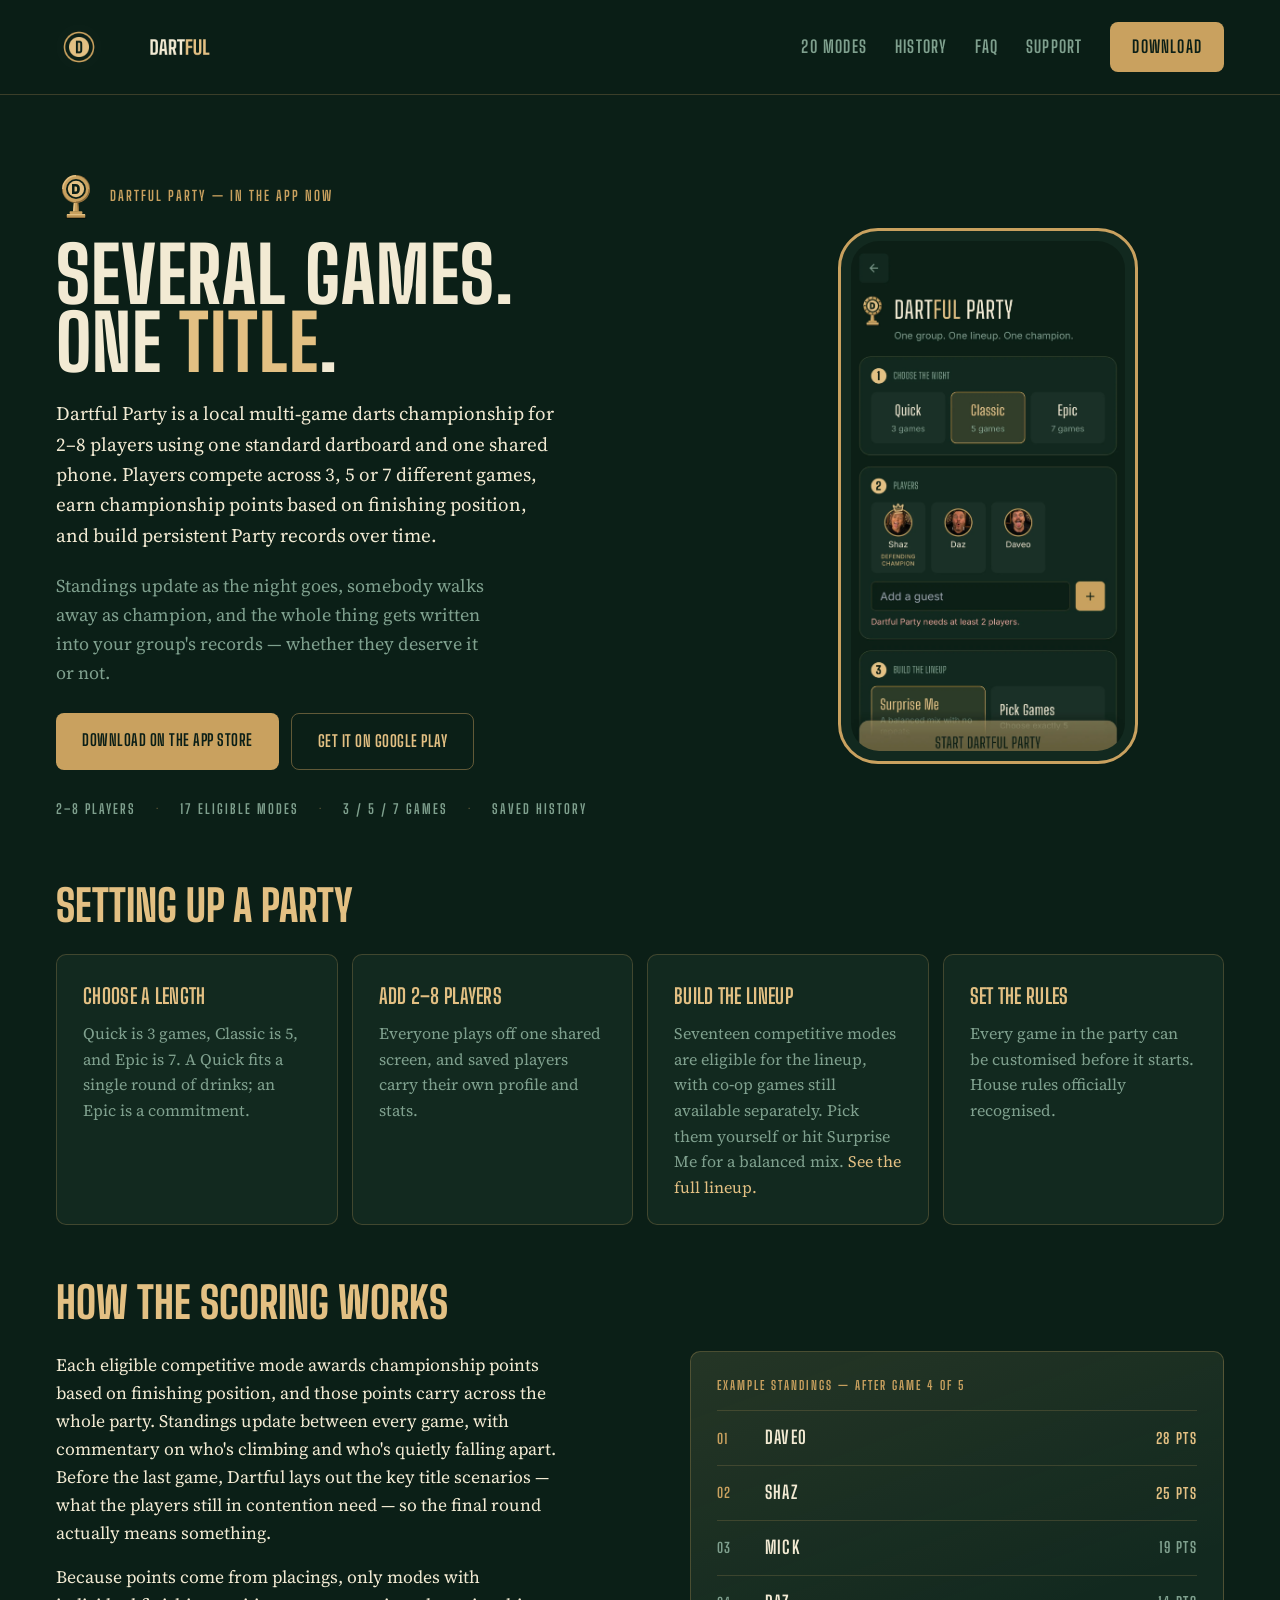
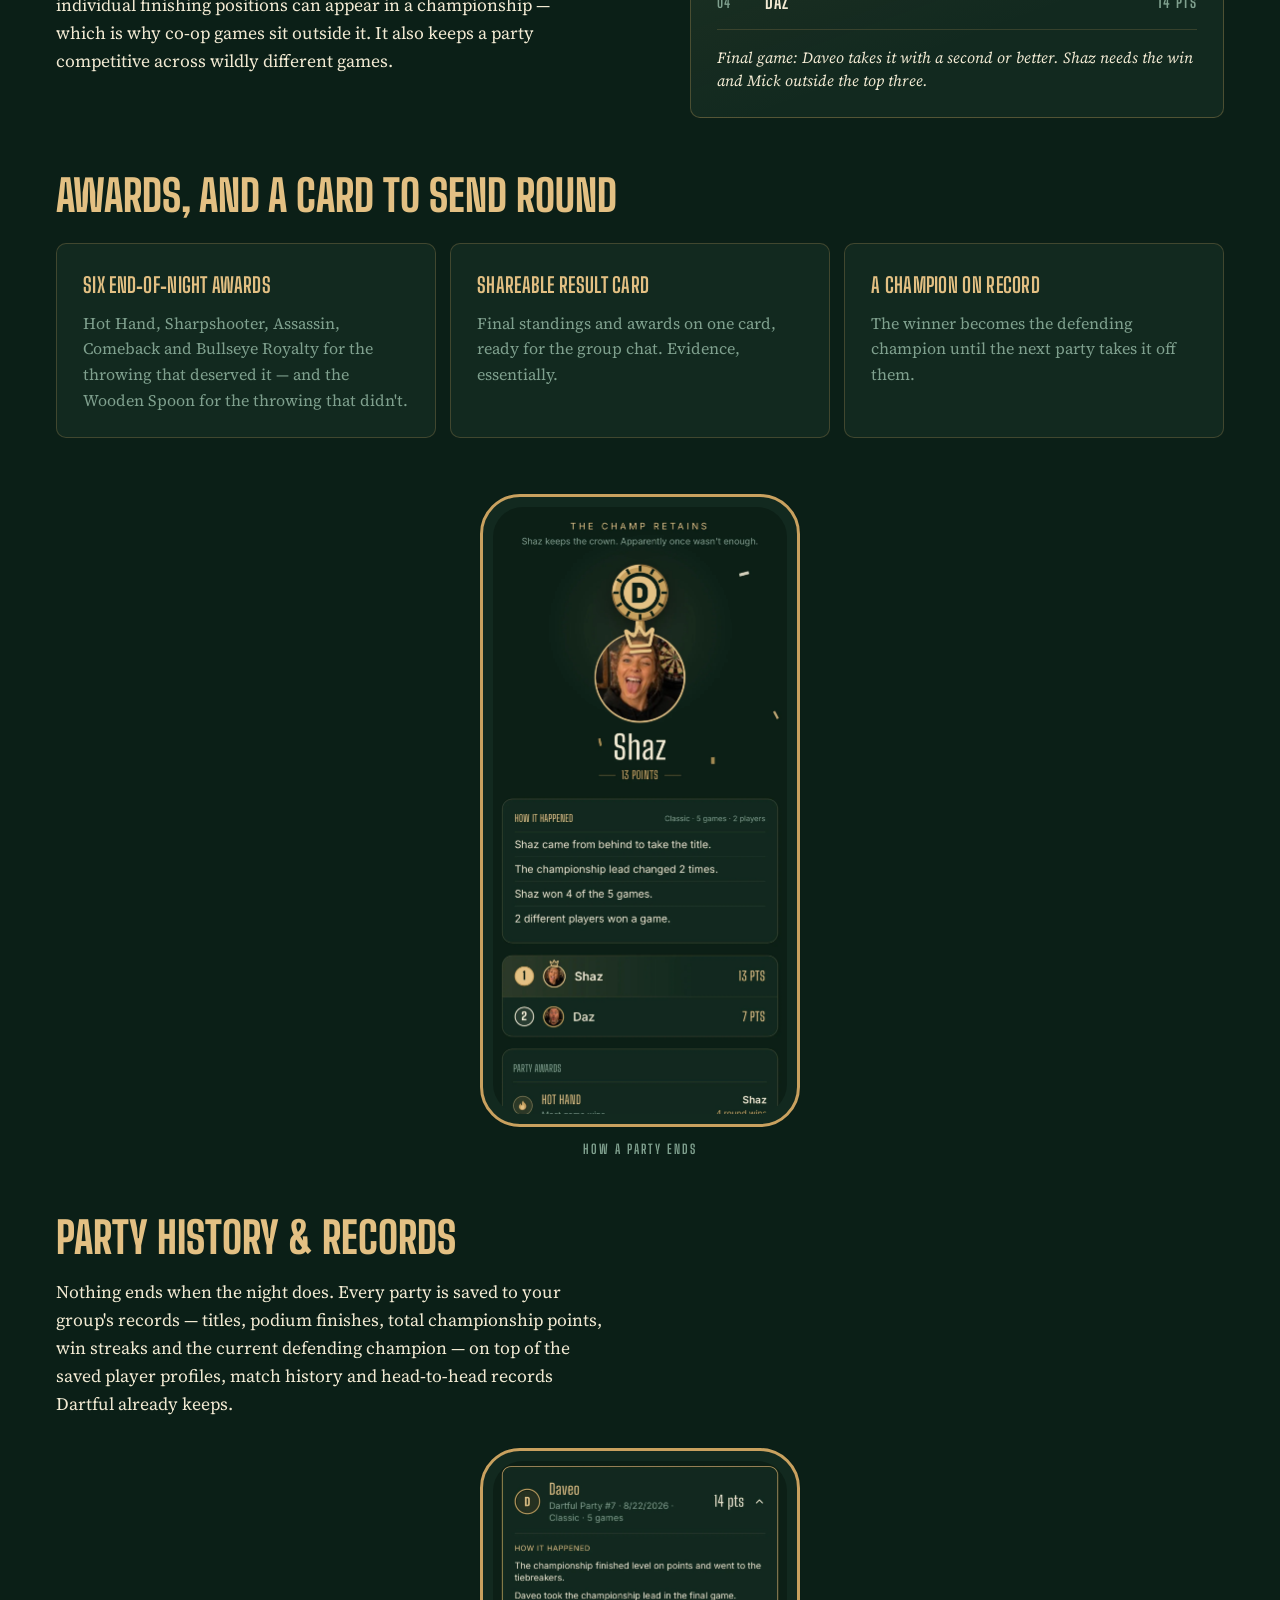
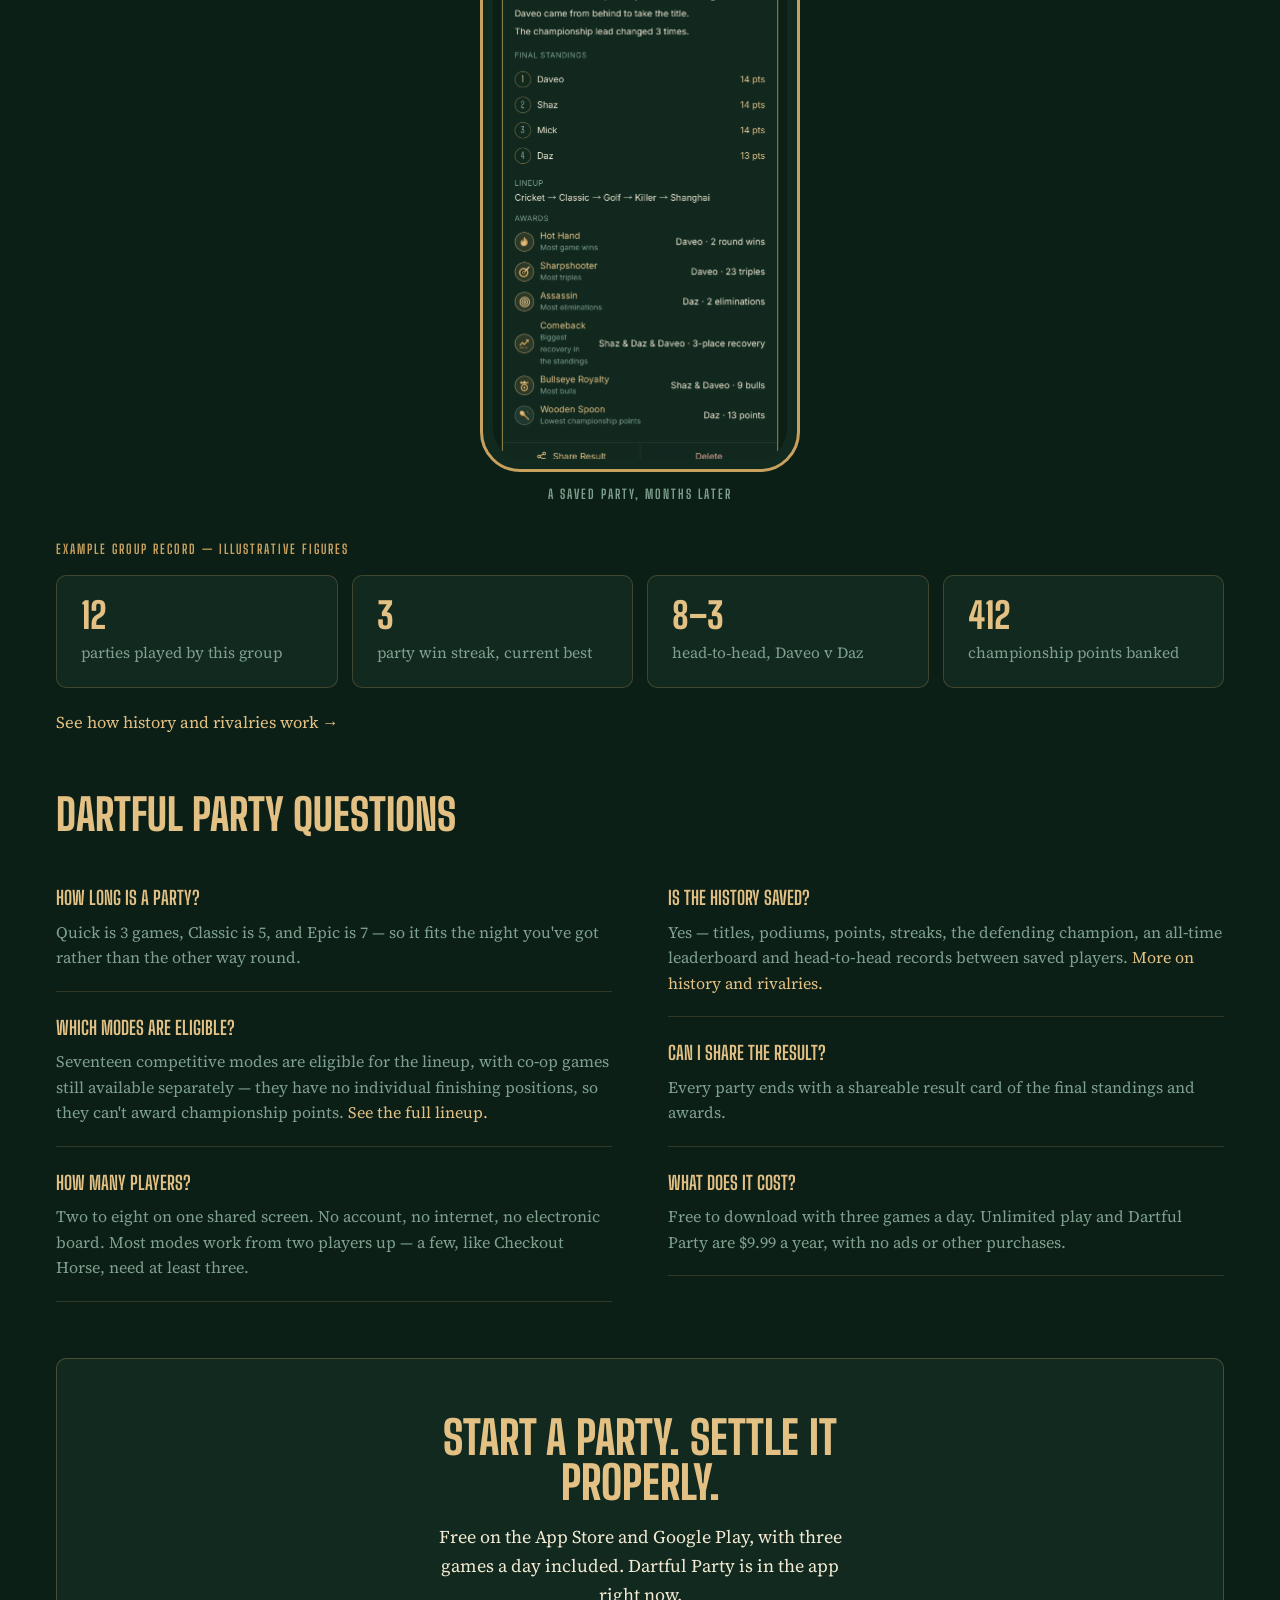
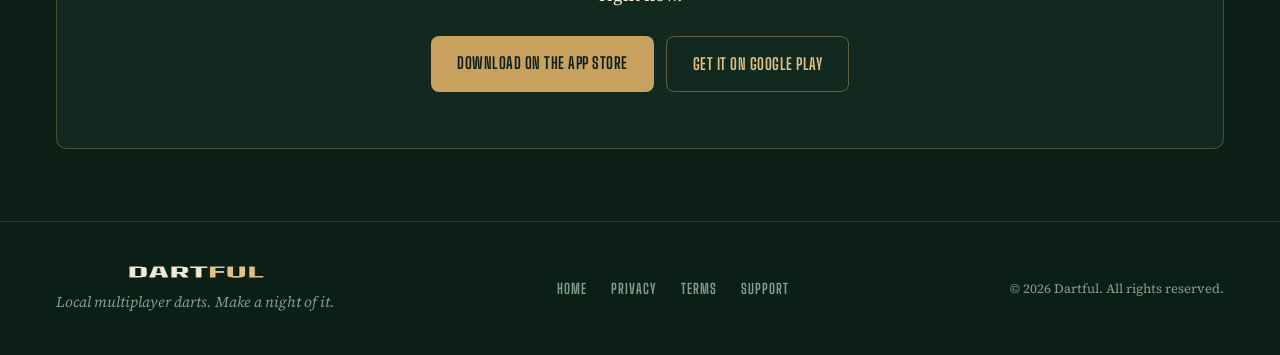
==== party.html @ a54b5901 "Refresh search metadata for new brand positioning" ====
<!DOCTYPE html>
<html>
<head>
<meta charset="utf-8">
<meta name="viewport" content="width=device-width, initial-scale=1">
<script src="./support.js"></script>
</head>
<body>
<x-dc>
<helmet>
<title>Dartful Party — Multi-Game Darts Championship for 2–8 Players</title>
<meta name="description" content="Dartful Party is a local multi-game darts championship for 2–8 players on one standard dartboard and one shared phone. Play across 3, 5 or 7 games, earn championship points by finishing position, and build persistent Party records — with live standings, key title scenarios, six end-of-night awards and a shareable result card." />
<meta name="robots" content="index, follow, max-image-preview:large, max-snippet:-1, max-video-preview:-1" />
<meta property="og:title" content="Dartful Party — Multi-Game Darts Championship for 2–8 Players" />
<meta property="og:description" content="Several darts games, one title. Championship points by finishing position, live standings, six awards, and a saved record of who keeps winning." />
<link rel="canonical" href="https://dartful.space/party.html" />
<meta property="og:url" content="https://dartful.space/party.html" />
<meta property="og:type" content="website" />
<meta property="og:site_name" content="Dartful" />
<meta property="og:image" content="https://dartful.space/assets/og-image-v2.png" />
<meta name="twitter:card" content="summary_large_image" />
<meta name="twitter:image" content="https://dartful.space/assets/og-image-v2.png" />
<meta name="theme-color" content="#0B1F17" />
<link rel="icon" href="assets/favicon.ico" sizes="any" />
<link rel="apple-touch-icon" sizes="180x180" href="assets/apple-touch-icon.png" />
<link rel="manifest" href="assets/site.webmanifest" />
<link rel="stylesheet" href="assets/mobile.css" />
<link href="fonts/fonts.css" rel="stylesheet" />
<style>
  body { margin: 0; background: #0B1F17; -webkit-font-smoothing: antialiased; }
  * { box-sizing: border-box; }
  a { color: #E3C083; text-decoration: none; }
  a:hover { color: #F2EAD3; }
  h1, h2, h3, h4, p { margin: 0; }
</style>
<script type="application/ld+json">
{
  "@context": "https://schema.org",
  "@graph": [
    {
      "@type": "WebPage",
      "name": "Dartful Party — multi-game darts championships",
      "url": "https://dartful.space/party.html",
      "description": "How Dartful Party works: championship lengths, eligible competitive modes, scoring by finishing position, supported players, awards, saved history and sharing.",
      "isPartOf": { "@type": "WebSite", "name": "Dartful", "url": "https://dartful.space/" },
      "about": {
        "@type": "SoftwareApplication",
        "name": "Dartful",
        "applicationCategory": "GameApplication",
        "operatingSystem": "iOS, Android",
        "offers": { "@type": "Offer", "price": "9.99", "priceCurrency": "USD", "category": "Subscription", "description": "Free to download with three games a day. Unlimited play and Dartful Party are $9.99 a year, with no ads or other purchases." }
      }
    },
    {
      "@type": "FAQPage",
      "mainEntity": [
        { "@type": "Question", "name": "What is Dartful Party?", "acceptedAnswer": { "@type": "Answer", "text": "Dartful Party is a local multi-game darts championship for 2–8 players using one standard dartboard and one shared phone. Players compete across 3, 5 or 7 different games, earn championship points based on finishing position, and build persistent Party records over time, with live standings between games and a champion crowned at the end." } },
        { "@type": "Question", "name": "How is a Dartful Party scored?", "acceptedAnswer": { "@type": "Answer", "text": "Each eligible competitive mode awards championship points based on finishing position. Points accumulate across every game in the party, standings update between rounds, and before the final game Dartful lays out the key title scenarios for the players still in contention." } },
        { "@type": "Question", "name": "How long is a Dartful Party?", "acceptedAnswer": { "@type": "Answer", "text": "You choose Quick, Classic or Epic: Quick is 3 games, Classic is 5 and Epic is 7, so the party fits the time you have." } },
        { "@type": "Question", "name": "Which modes can be in a Dartful Party?", "acceptedAnswer": { "@type": "Answer", "text": "Seventeen competitive modes are eligible for the lineup, spanning classic darts and original party games. You can hand-pick the lineup or use Surprise Me for a balanced mix, and customise each game's rules before it starts. Co-op games have no individual finishing positions, so they sit outside a championship and remain available separately." } },
        { "@type": "Question", "name": "How many players can play a Dartful Party?", "acceptedAnswer": { "@type": "Answer", "text": "Two to eight players, all on one shared screen. No account or internet connection is required. Most modes work from two players up; a few, such as Checkout Horse, need at least three." } },
        { "@type": "Question", "name": "What awards does Dartful Party give out?", "acceptedAnswer": { "@type": "Answer", "text": "Six end-of-night awards: Hot Hand, Sharpshooter, Assassin, Comeback, Bullseye Royalty and the Wooden Spoon, alongside the championship result itself." } },
        { "@type": "Question", "name": "Does Dartful Party save championship history?", "acceptedAnswer": { "@type": "Answer", "text": "Yes. Every party is saved to your group's records: titles, podium finishes, total championship points, win streaks, the defending champion, an all-time leaderboard and head-to-head records between saved players." } },
        { "@type": "Question", "name": "Can I share a Dartful Party result?", "acceptedAnswer": { "@type": "Answer", "text": "Yes. Each party ends with a shareable result card showing the final standings and awards, ready for the group chat." } }
      ]
    }
  ]
}
</script>
</helmet>

<div style="background:#0B1F17;color:#F2EAD3;font-family:'Source Serif 4',Georgia,serif;font-size:17px;line-height:1.65;min-height:100vh;overflow-x:hidden">

  <header style="position:sticky;top:0;z-index:50;display:flex;align-items:center;justify-content:space-between;gap:24px;padding:22px 56px;background:rgba(11,31,23,0.92);backdrop-filter:blur(12px);border-bottom:1px solid rgba(201,161,95,0.25)">
    <a href="index.html" style="display:flex;align-items:center;gap:16px">
      <img src="assets/mark.png" alt="Dartful" style="display:block;width:46px;height:46px;border-radius:50%" />
      <img src="assets/wordmark.png" alt="DARTFUL" style="display:block;height:28px;width:auto" />
    </a>
    <nav style="display:flex;align-items:center;gap:28px;font-family:'Big Shoulders Display',sans-serif;font-weight:700;font-size:17px;letter-spacing:1.2px;text-transform:uppercase">
      <a href="index.html#modes" style="color:#7FA08E">20 Modes</a>
      <a href="index.html#history" style="color:#7FA08E">History</a>
      <a href="index.html#faq" style="color:#7FA08E">FAQ</a>
      <a href="support.html" style="color:#7FA08E">Support</a>
      <a href="https://apps.apple.com/au/app/dartful/id6802178228" style="padding:11px 22px;border-radius:8px;background:#C9A15F;color:#0B1F17" style-hover="background:#E3C083;color:#0B1F17">Download</a>
    </nav>
  </header>

  <svg width="0" height="0" style="position:absolute" aria-hidden="true">
    <defs>
      <symbol id="p2-plinth" viewBox="0 0 100 120">
        <ellipse cx="50" cy="117.5" rx="27" ry="3.4" fill="#000000" opacity="0.4"></ellipse>
        <path d="M44.5,80 H55.5 L57.5,101 H42.5 Z" fill="#C9A15F"></path>
        <path d="M44.5,80 H48 L46.5,101 H42.5 Z" fill="#E3C083"></path>
        <path d="M53,80 H55.5 L57.5,101 H54.5 Z" fill="#8E6E3C"></path>
        <rect x="34" y="100.5" width="32" height="7" rx="2" fill="#C9A15F"></rect>
        <rect x="27" y="107.5" width="46" height="10" rx="3" fill="#C9A15F"></rect>
        <rect x="27" y="107.5" width="46" height="2.8" rx="1.4" fill="#E3C083"></rect>
        <rect x="27" y="114.4" width="46" height="3.1" rx="1.5" fill="#8E6E3C"></rect>
      </symbol>
      <symbol id="p2-trophy" viewBox="0 0 100 120">
        <use href="#p2-plinth"></use>
        <circle cx="50" cy="45" r="35" fill="#8E6E3C"></circle>
        <circle cx="50" cy="45" r="33" fill="#C9A15F"></circle>
        <path d="M50,12 A33,33 0 0 0 17,45" fill="none" stroke="#E3C083" stroke-width="3.4"></path>
        <path d="M50,78 A33,33 0 0 0 83,45" fill="none" stroke="#8E6E3C" stroke-width="3.4"></path>
        <circle cx="50" cy="45" r="25" fill="#0B1F17"></circle>
        <circle cx="50" cy="45" r="20.4" fill="#E3C083"></circle>
        <path fill-rule="evenodd" d="M40,32.5 H49 C55.8,32.5 59.6,36.8 59.6,43.6 V46.4 C59.6,53.2 55.8,57.5 49,57.5 H40 Z M46.3,38.7 V51.3 H48.7 C51.4,51.3 52.7,50 52.7,47.5 V42.5 C52.7,40 51.4,38.7 48.7,38.7 Z" fill="#0B1F17"></path>
      </symbol>
    </defs>
  </svg>

  <section style="display:grid;grid-template-columns:1.15fr 0.85fr;gap:56px;align-items:center;padding:76px 56px 64px;max-width:1640px;margin:0 auto">
    <div style="display:flex;flex-direction:column;align-items:flex-start;gap:22px">
      <div style="display:flex;align-items:center;gap:14px">
        <svg viewBox="0 0 100 120" width="40" height="48" role="img" aria-label="Dartful Party trophy"><use href="#p2-trophy"></use></svg>
        <p style="font-family:'Big Shoulders Display',sans-serif;font-weight:700;font-size:14px;letter-spacing:2px;text-transform:uppercase;color:#C9A15F">Dartful Party &mdash; in the app now</p>
      </div>
      <h1 style="font-family:'Big Shoulders Display',sans-serif;font-weight:800;font-size:clamp(48px,6vw,88px);line-height:0.88;letter-spacing:1px;text-transform:uppercase;color:#F2EAD3">Several games.<br />One <span style="color:#E3C083">title</span>.</h1>
      <p style="font-size:19px;line-height:1.6;max-width:50ch;text-wrap:pretty">Dartful Party is a local multi&#8209;game darts championship for 2&ndash;8 players using one standard dartboard and one shared phone. Players compete across 3, 5 or 7 different games, earn championship points based on finishing position, and build persistent Party records over time.</p>
      <p style="font-size:18px;line-height:1.6;max-width:50ch;color:#7FA08E;text-wrap:pretty">Standings update as the night goes, somebody walks away as champion, and the whole thing gets written into your group's records &mdash; whether they deserve it or not.</p>
      <div style="display:flex;flex-wrap:wrap;gap:12px;margin-top:4px">
        <a href="https://apps.apple.com/au/app/dartful/id6802178228" style="padding:14px 26px;border-radius:8px;background:#C9A15F;color:#0B1F17;font-family:'Big Shoulders Display',sans-serif;font-weight:700;font-size:16px;letter-spacing:0.5px;text-transform:uppercase" style-hover="background:#E3C083;color:#0B1F17">Download on the App Store</a>
        <a href="https://play.google.com/store/apps/details?id=com.dartful.app" style="padding:14px 26px;border-radius:8px;border:1px solid rgba(201,161,95,0.45);color:#E3C083;font-family:'Big Shoulders Display',sans-serif;font-weight:700;font-size:16px;letter-spacing:0.5px;text-transform:uppercase" style-hover="border-color:#E3C083;color:#F2EAD3">Get it on Google Play</a>
      </div>
      <div style="display:flex;flex-wrap:wrap;gap:8px 20px;align-items:center;font-family:'Big Shoulders Display',sans-serif;font-weight:700;font-size:13.5px;letter-spacing:2px;text-transform:uppercase;color:#7FA08E;margin-top:6px">
        <span>2&ndash;8 players</span><span style="color:rgba(201,161,95,0.5)">&middot;</span><span>17 eligible modes</span><span style="color:rgba(201,161,95,0.5)">&middot;</span><span>3 / 5 / 7 games</span><span style="color:rgba(201,161,95,0.5)">&middot;</span><span>Saved history</span>
      </div>
    </div>
    <div style="display:flex;justify-content:center">
      <div style="position:relative;width:300px;height:536px;border-radius:40px;padding:10px;background:#12291F;border:3px solid #C9A15F;box-shadow:0 0 0 1px rgba(11,31,23,0.6)">
        <div style="width:100%;height:100%;overflow:hidden;border-radius:28px;background:#0B1F17">
          <img src="assets/app-party-setup.webp" alt="Dartful Party setup screen showing Quick, Classic and Epic championships and the defending champion" width="1179" height="2433" decoding="async" fetchpriority="high" style="display:block;width:100%;height:auto" />
        </div>
      </div>
    </div>
  </section>

  <section style="padding:0 56px 72px;max-width:1640px;margin:0 auto;display:flex;flex-direction:column;gap:56px">

    <div>
      <h2 style="font-family:'Big Shoulders Display',sans-serif;font-weight:800;font-size:clamp(30px,3.4vw,46px);line-height:1;text-transform:uppercase;color:#E3C083">Setting up a party</h2>
      <div style="display:grid;grid-template-columns:repeat(auto-fit,minmax(280px,1fr));gap:14px;margin-top:26px">
        <div style="padding:24px 26px;border-radius:10px;border:1px solid rgba(201,161,95,0.25);background:#12291F">
          <h3 style="font-family:'Big Shoulders Display',sans-serif;font-weight:700;font-size:21px;letter-spacing:0.3px;text-transform:uppercase;color:#E3C083">Choose a length</h3>
          <p style="margin-top:8px;font-size:16px;line-height:1.6;color:#7FA08E">Quick is 3 games, Classic is 5, and Epic is 7. A Quick fits a single round of drinks; an Epic is a commitment.</p>
        </div>
        <div style="padding:24px 26px;border-radius:10px;border:1px solid rgba(201,161,95,0.25);background:#12291F">
          <h3 style="font-family:'Big Shoulders Display',sans-serif;font-weight:700;font-size:21px;letter-spacing:0.3px;text-transform:uppercase;color:#E3C083">Add 2&ndash;8 players</h3>
          <p style="margin-top:8px;font-size:16px;line-height:1.6;color:#7FA08E">Everyone plays off one shared screen, and saved players carry their own profile and stats.</p>
        </div>
        <div style="padding:24px 26px;border-radius:10px;border:1px solid rgba(201,161,95,0.25);background:#12291F">
          <h3 style="font-family:'Big Shoulders Display',sans-serif;font-weight:700;font-size:21px;letter-spacing:0.3px;text-transform:uppercase;color:#E3C083">Build the lineup</h3>
          <p style="margin-top:8px;font-size:16px;line-height:1.6;color:#7FA08E">Seventeen competitive modes are eligible for the lineup, with co&#8209;op games still available separately. Pick them yourself or hit Surprise Me for a balanced mix. <a href="index.html#modes">See the full lineup.</a></p>
        </div>
        <div style="padding:24px 26px;border-radius:10px;border:1px solid rgba(201,161,95,0.25);background:#12291F">
          <h3 style="font-family:'Big Shoulders Display',sans-serif;font-weight:700;font-size:21px;letter-spacing:0.3px;text-transform:uppercase;color:#E3C083">Set the rules</h3>
          <p style="margin-top:8px;font-size:16px;line-height:1.6;color:#7FA08E">Every game in the party can be customised before it starts. House rules officially recognised.</p>
        </div>
      </div>
    </div>

    <div>
      <h2 style="font-family:'Big Shoulders Display',sans-serif;font-weight:800;font-size:clamp(30px,3.4vw,46px);line-height:1;text-transform:uppercase;color:#E3C083">How the scoring works</h2>
      <div style="display:grid;grid-template-columns:1fr 0.9fr;gap:40px;align-items:start;margin-top:26px">
        <div style="display:flex;flex-direction:column;gap:16px">
          <p style="font-size:17.5px;line-height:1.6;max-width:56ch;text-wrap:pretty">Each eligible competitive mode awards championship points based on finishing position, and those points carry across the whole party. Standings update between every game, with commentary on who's climbing and who's quietly falling apart. Before the last game, Dartful lays out the key title scenarios &mdash; what the players still in contention need &mdash; so the final round actually means something.</p>
          <p style="font-size:17.5px;line-height:1.6;max-width:56ch;text-wrap:pretty">Because points come from placings, only modes with individual finishing positions can appear in a championship &mdash; which is why co&#8209;op games sit outside it. It also keeps a party competitive across wildly different games.</p>
        </div>
        <div style="padding:24px 26px;border-radius:10px;border:1px solid rgba(201,161,95,0.3);background:linear-gradient(160deg,rgba(201,161,95,0.1) 0%,rgba(18,41,31,0) 70%),#12291F">
          <p style="font-family:'Big Shoulders Display',sans-serif;font-weight:700;font-size:12.5px;letter-spacing:2px;text-transform:uppercase;color:#C9A15F">Example standings &mdash; after game 4 of 5</p>
          <div style="display:flex;flex-direction:column;margin-top:14px;border-top:1px solid rgba(201,161,95,0.2)">
            <div style="display:grid;grid-template-columns:34px 1fr auto;gap:14px;align-items:center;padding:12px 0;border-bottom:1px solid rgba(201,161,95,0.2);font-family:'Big Shoulders Display',sans-serif;font-weight:700;letter-spacing:1.4px;text-transform:uppercase">
              <span style="font-size:14px;color:#C9A15F">01</span><span style="font-size:18px;color:#F2EAD3">Daveo</span><span style="font-size:15px;color:#E3C083">28 pts</span>
            </div>
            <div style="display:grid;grid-template-columns:34px 1fr auto;gap:14px;align-items:center;padding:12px 0;border-bottom:1px solid rgba(201,161,95,0.2);font-family:'Big Shoulders Display',sans-serif;font-weight:700;letter-spacing:1.4px;text-transform:uppercase">
              <span style="font-size:14px;color:#C9A15F">02</span><span style="font-size:18px;color:#F2EAD3">Shaz</span><span style="font-size:15px;color:#E3C083">25 pts</span>
            </div>
            <div style="display:grid;grid-template-columns:34px 1fr auto;gap:14px;align-items:center;padding:12px 0;border-bottom:1px solid rgba(201,161,95,0.2);font-family:'Big Shoulders Display',sans-serif;font-weight:700;letter-spacing:1.4px;text-transform:uppercase">
              <span style="font-size:14px;color:#7FA08E">03</span><span style="font-size:18px;color:#F2EAD3">Mick</span><span style="font-size:15px;color:#7FA08E">19 pts</span>
            </div>
            <div style="display:grid;grid-template-columns:34px 1fr auto;gap:14px;align-items:center;padding:12px 0;border-bottom:1px solid rgba(201,161,95,0.2);font-family:'Big Shoulders Display',sans-serif;font-weight:700;letter-spacing:1.4px;text-transform:uppercase">
              <span style="font-size:14px;color:#7FA08E">04</span><span style="font-size:18px;color:#F2EAD3">Daz</span><span style="font-size:15px;color:#7FA08E">14 pts</span>
            </div>
          </div>
          <p style="margin-top:16px;font-size:15.5px;line-height:1.5;color:#F2EAD3;font-style:italic">Final game: Daveo takes it with a second or better. Shaz needs the win and Mick outside the top three.</p>
        </div>
      </div>
    </div>

    <div>
      <h2 style="font-family:'Big Shoulders Display',sans-serif;font-weight:800;font-size:clamp(30px,3.4vw,46px);line-height:1;text-transform:uppercase;color:#E3C083">Awards, and a card to send round</h2>
      <div style="display:grid;grid-template-columns:repeat(auto-fit,minmax(280px,1fr));gap:14px;margin-top:26px">
        <div style="padding:24px 26px;border-radius:10px;border:1px solid rgba(201,161,95,0.25);background:#12291F">
          <h3 style="font-family:'Big Shoulders Display',sans-serif;font-weight:700;font-size:21px;letter-spacing:0.3px;text-transform:uppercase;color:#E3C083">Six end&#8209;of&#8209;night awards</h3>
          <p style="margin-top:8px;font-size:16px;line-height:1.6;color:#7FA08E">Hot Hand, Sharpshooter, Assassin, Comeback and Bullseye Royalty for the throwing that deserved it &mdash; and the Wooden Spoon for the throwing that didn't.</p>
        </div>
        <div style="padding:24px 26px;border-radius:10px;border:1px solid rgba(201,161,95,0.25);background:#12291F">
          <h3 style="font-family:'Big Shoulders Display',sans-serif;font-weight:700;font-size:21px;letter-spacing:0.3px;text-transform:uppercase;color:#E3C083">Shareable result card</h3>
          <p style="margin-top:8px;font-size:16px;line-height:1.6;color:#7FA08E">Final standings and awards on one card, ready for the group chat. Evidence, essentially.</p>
        </div>
        <div style="padding:24px 26px;border-radius:10px;border:1px solid rgba(201,161,95,0.25);background:#12291F">
          <h3 style="font-family:'Big Shoulders Display',sans-serif;font-weight:700;font-size:21px;letter-spacing:0.3px;text-transform:uppercase;color:#E3C083">A champion on record</h3>
          <p style="margin-top:8px;font-size:16px;line-height:1.6;color:#7FA08E">The winner becomes the defending champion until the next party takes it off them.</p>
        </div>
      </div>
    </div>

    <figure style="display:flex;flex-direction:column;align-items:center;gap:12px;margin:0">
      <div style="width:320px;max-width:100%;border-radius:40px;padding:10px;background:#12291F;border:3px solid #C9A15F;box-shadow:0 0 0 1px rgba(11,31,23,0.6)">
        <div style="overflow:hidden;border-radius:30px;background:#0B1F17">
          <img src="assets/app-party-champ.webp" alt="Dartful Party champion screen showing the defending champion keeping the crown" width="1179" height="2433" loading="lazy" decoding="async" style="display:block;width:100%;height:auto" />
        </div>
      </div>
      <figcaption style="font-family:'Big Shoulders Display',sans-serif;font-weight:700;font-size:13px;letter-spacing:2px;text-transform:uppercase;color:#7FA08E">How a party ends</figcaption>
    </figure>

    <div>
      <h2 style="font-family:'Big Shoulders Display',sans-serif;font-weight:800;font-size:clamp(30px,3.4vw,46px);line-height:1;text-transform:uppercase;color:#E3C083">Party history &amp; records</h2>
      <p style="margin-top:18px;font-size:17.5px;line-height:1.6;max-width:62ch;text-wrap:pretty">Nothing ends when the night does. Every party is saved to your group's records &mdash; titles, podium finishes, total championship points, win streaks and the current defending champion &mdash; on top of the saved player profiles, match history and head&#8209;to&#8209;head records Dartful already keeps.</p>
      <figure style="display:flex;flex-direction:column;align-items:center;gap:12px;margin:30px 0 0">
        <div style="width:320px;max-width:100%;border-radius:40px;padding:10px;background:#12291F;border:3px solid #C9A15F;box-shadow:0 0 0 1px rgba(11,31,23,0.6)">
          <div style="overflow:hidden;border-radius:30px;background:#0B1F17">
            <img src="assets/app-party-saved.webp" alt="Dartful Party saved championship history showing final standings, lineup and awards" width="1179" height="2398" loading="lazy" decoding="async" style="display:block;width:100%;height:auto" />
          </div>
        </div>
        <figcaption style="font-family:'Big Shoulders Display',sans-serif;font-weight:700;font-size:13px;letter-spacing:2px;text-transform:uppercase;color:#7FA08E">A saved party, months later</figcaption>
      </figure>
      <p style="margin-top:34px;font-family:'Big Shoulders Display',sans-serif;font-weight:700;font-size:13px;letter-spacing:2px;text-transform:uppercase;color:#C9A15F">Example group record &mdash; illustrative figures</p>
      <div style="display:grid;grid-template-columns:repeat(auto-fit,minmax(230px,1fr));gap:14px;margin-top:14px">
        <div style="padding:22px 24px;border-radius:10px;border:1px solid rgba(201,161,95,0.25);background:#12291F">
          <p style="font-family:'Big Shoulders Display',sans-serif;font-weight:800;font-size:36px;line-height:1;color:#E3C083">12</p>
          <p style="margin-top:6px;font-size:15.5px;color:#7FA08E">parties played by this group</p>
        </div>
        <div style="padding:22px 24px;border-radius:10px;border:1px solid rgba(201,161,95,0.25);background:#12291F">
          <p style="font-family:'Big Shoulders Display',sans-serif;font-weight:800;font-size:36px;line-height:1;color:#E3C083">3</p>
          <p style="margin-top:6px;font-size:15.5px;color:#7FA08E">party win streak, current best</p>
        </div>
        <div style="padding:22px 24px;border-radius:10px;border:1px solid rgba(201,161,95,0.25);background:#12291F">
          <p style="font-family:'Big Shoulders Display',sans-serif;font-weight:800;font-size:36px;line-height:1;color:#E3C083">8&ndash;3</p>
          <p style="margin-top:6px;font-size:15.5px;color:#7FA08E">head&#8209;to&#8209;head, Daveo v Daz</p>
        </div>
        <div style="padding:22px 24px;border-radius:10px;border:1px solid rgba(201,161,95,0.25);background:#12291F">
          <p style="font-family:'Big Shoulders Display',sans-serif;font-weight:800;font-size:36px;line-height:1;color:#E3C083">412</p>
          <p style="margin-top:6px;font-size:15.5px;color:#7FA08E">championship points banked</p>
        </div>
      </div>
      <p style="margin-top:22px;font-size:16.5px;line-height:1.6;color:#7FA08E"><a href="index.html#history">See how history and rivalries work &rarr;</a></p>
    </div>

    <div>
      <h2 style="font-family:'Big Shoulders Display',sans-serif;font-weight:800;font-size:clamp(30px,3.4vw,46px);line-height:1;text-transform:uppercase;color:#E3C083">Dartful Party questions</h2>
      <div style="display:grid;grid-template-columns:repeat(auto-fit,minmax(330px,1fr));gap:0 56px;margin-top:26px">
        <div style="display:flex;flex-direction:column">
          <div style="padding:20px 0;border-bottom:1px solid rgba(201,161,95,0.2)">
            <h3 style="font-family:'Big Shoulders Display',sans-serif;font-weight:700;font-size:19px;text-transform:uppercase;color:#E3C083">How long is a party?</h3>
            <p style="margin-top:6px;font-size:16px;line-height:1.6;color:#7FA08E">Quick is 3 games, Classic is 5, and Epic is 7 &mdash; so it fits the night you've got rather than the other way round.</p>
          </div>
          <div style="padding:20px 0;border-bottom:1px solid rgba(201,161,95,0.2)">
            <h3 style="font-family:'Big Shoulders Display',sans-serif;font-weight:700;font-size:19px;text-transform:uppercase;color:#E3C083">Which modes are eligible?</h3>
            <p style="margin-top:6px;font-size:16px;line-height:1.6;color:#7FA08E">Seventeen competitive modes are eligible for the lineup, with co&#8209;op games still available separately &mdash; they have no individual finishing positions, so they can't award championship points. <a href="index.html#modes">See the full lineup.</a></p>
          </div>
          <div style="padding:20px 0;border-bottom:1px solid rgba(201,161,95,0.2)">
            <h3 style="font-family:'Big Shoulders Display',sans-serif;font-weight:700;font-size:19px;text-transform:uppercase;color:#E3C083">How many players?</h3>
            <p style="margin-top:6px;font-size:16px;line-height:1.6;color:#7FA08E">Two to eight on one shared screen. No account, no internet, no electronic board. Most modes work from two players up &mdash; a few, like Checkout Horse, need at least three.</p>
          </div>
        </div>
        <div style="display:flex;flex-direction:column">
          <div style="padding:20px 0;border-bottom:1px solid rgba(201,161,95,0.2)">
            <h3 style="font-family:'Big Shoulders Display',sans-serif;font-weight:700;font-size:19px;text-transform:uppercase;color:#E3C083">Is the history saved?</h3>
            <p style="margin-top:6px;font-size:16px;line-height:1.6;color:#7FA08E">Yes &mdash; titles, podiums, points, streaks, the defending champion, an all&#8209;time leaderboard and head&#8209;to&#8209;head records between saved players. <a href="index.html#history">More on history and rivalries.</a></p>
          </div>
          <div style="padding:20px 0;border-bottom:1px solid rgba(201,161,95,0.2)">
            <h3 style="font-family:'Big Shoulders Display',sans-serif;font-weight:700;font-size:19px;text-transform:uppercase;color:#E3C083">Can I share the result?</h3>
            <p style="margin-top:6px;font-size:16px;line-height:1.6;color:#7FA08E">Every party ends with a shareable result card of the final standings and awards.</p>
          </div>
          <div style="padding:20px 0;border-bottom:1px solid rgba(201,161,95,0.2)">
            <h3 style="font-family:'Big Shoulders Display',sans-serif;font-weight:700;font-size:19px;text-transform:uppercase;color:#E3C083">What does it cost?</h3>
            <p style="margin-top:6px;font-size:16px;line-height:1.6;color:#7FA08E">Free to download with three games a day. Unlimited play and Dartful Party are $9.99 a year, with no ads or other purchases.</p>
          </div>
        </div>
      </div>
    </div>

    <div style="display:flex;flex-direction:column;align-items:center;gap:18px;padding:56px 40px;border-radius:10px;border:1px solid rgba(201,161,95,0.3);background:#12291F;text-align:center">
      <h2 style="font-family:'Big Shoulders Display',sans-serif;font-weight:800;font-size:clamp(30px,3.6vw,50px);line-height:0.98;text-transform:uppercase;color:#E3C083;max-width:24ch">Start a party. Settle it properly.</h2>
      <p style="max-width:46ch;font-size:18px;line-height:1.6;color:#F2EAD3">Free on the App Store and Google Play, with three games a day included. Dartful Party is in the app right now.</p>
      <div style="display:flex;flex-wrap:wrap;justify-content:center;gap:12px;margin-top:8px">
        <a href="https://apps.apple.com/au/app/dartful/id6802178228" style="padding:14px 26px;border-radius:8px;background:#C9A15F;color:#0B1F17;font-family:'Big Shoulders Display',sans-serif;font-weight:700;font-size:16px;letter-spacing:0.5px;text-transform:uppercase" style-hover="background:#E3C083;color:#0B1F17">Download on the App Store</a>
        <a href="https://play.google.com/store/apps/details?id=com.dartful.app" style="padding:14px 26px;border-radius:8px;border:1px solid rgba(201,161,95,0.45);color:#E3C083;font-family:'Big Shoulders Display',sans-serif;font-weight:700;font-size:16px;letter-spacing:0.5px;text-transform:uppercase" style-hover="border-color:#E3C083;color:#F2EAD3">Get it on Google Play</a>
      </div>
    </div>
  </section>

  <footer style="padding:40px 56px;border-top:1px solid rgba(201,161,95,0.2)">
    <div style="display:flex;flex-wrap:wrap;align-items:center;justify-content:space-between;gap:28px;max-width:1640px;margin:0 auto">
      <div style="display:flex;flex-direction:column;gap:8px">
        <img src="assets/wordmark.png" alt="DARTFUL" style="display:block;height:20px;width:auto" />
        <span style="font-size:15px;color:#7FA08E;font-style:italic">Local multiplayer darts. Make a night of it.</span>
      </div>
      <nav style="display:flex;flex-wrap:wrap;gap:24px;font-family:'Big Shoulders Display',sans-serif;font-weight:700;font-size:14px;letter-spacing:1px;text-transform:uppercase">
        <a href="index.html" style="color:#7FA08E">Home</a>
        <a href="privacy.html" style="color:#7FA08E">Privacy</a>
        <a href="terms.html" style="color:#7FA08E">Terms</a>
        <a href="support.html" style="color:#7FA08E">Support</a>
      </nav>
      <span style="font-size:13px;color:#7FA08E">&copy; 2026 Dartful. All rights reserved.</span>
    </div>
  </footer>
</div>
</x-dc>
<script type="text/x-dc" data-dc-script>
class Component extends DCLogic {
  componentDidMount() { document.body.classList.add('party'); }
}
</script>
</body>
</html>
---- assets/mobile.css ----
/* Mobile-only layout overrides. Desktop styles remain unchanged. */
html { scroll-padding-top: 88px; }
body { overflow-x: hidden; }
img, svg { max-width: 100%; }

@media (max-width: 900px) {
  header {
    padding: 14px 20px !important;
    gap: 14px !important;
  }

  header > a { min-width: 0; gap: 10px !important; }
  header > a img:first-child { width: 36px !important; height: 36px !important; }
  header > a img:last-child { height: 21px !important; max-width: 116px; object-fit: contain; }
  header nav { gap: 10px !important; }
  header nav a:not(:last-child) { display: none; }
  header nav a:last-child { padding: 9px 14px !important; font-size: 14px; white-space: nowrap; }

  .home #top {
    grid-template-columns: minmax(0, 1fr) !important;
    gap: 42px !important;
    padding: 54px 20px 48px !important;
    text-align: center;
  }

  .home #top > div:first-child { align-items: center !important; }
  .home #top h1 { font-size: clamp(48px, 15vw, 72px) !important; }
  .home #top > div:first-child > p { max-width: 38ch !important; }
  .home #top > div:first-child > div { justify-content: center; }
  .home #top > div:first-child a { width: 100%; justify-content: center; }
  .home #top > div:last-child { min-height: 500px !important; }
  .home #top > div:last-child > div:nth-child(-n+3) { max-width: 88vw; max-height: 88vw; }
  .home #top > div:last-child > div:last-child {
    width: min(292px, 78vw) !important;
    height: auto !important;
    aspect-ratio: 352 / 628;
    border-radius: 36px !important;
    padding: 9px !important;
  }

  .home section { scroll-margin-top: 72px; }
  .home #how,
  .home #modes,
  .home #faq,
  .home section[style*="padding:0 56px 80px"] { padding-left: 20px !important; padding-right: 20px !important; }
  .home #how { padding-top: 64px !important; padding-bottom: 64px !important; }
  .home #how > div:last-child { grid-template-columns: minmax(0, 1fr) !important; gap: 12px !important; margin-top: 30px !important; }
  .home #modes { padding-bottom: 32px !important; }
  .home #modes div[style*="grid-template-columns:repeat(auto-fill"] { grid-template-columns: minmax(0, 1fr) !important; }
  .home section[style="padding:72px 0"] { padding: 56px 0 !important; }
  .home section[style="padding:72px 0"] > div { padding: 0 20px !important; }
  .home section[style="padding:72px 0"] div[style*="grid-template-columns:repeat(3"] { grid-template-columns: minmax(0, 1fr) !important; gap: 22px !important; }
  .home #faq { padding-bottom: 64px !important; }
  .home #faq > div:last-child { grid-template-columns: minmax(0, 1fr) !important; gap: 0 !important; }
  .home section[style*="padding:0 56px 80px"] { padding-bottom: 56px !important; }
  .home section[style*="padding:0 56px 80px"] > div[style*="grid-template-columns:auto 1fr"] {
    grid-template-columns: minmax(0, 1fr) !important;
    gap: 22px !important;
    padding: 28px 22px !important;
    width: 100% !important;
    min-width: 0 !important;
    overflow: hidden;
  }
  .home .maker-section { padding: 0 20px 56px !important; }
  .home .maker-card {
    display: grid !important;
    grid-template-columns: minmax(0, 1fr) !important;
    gap: 22px !important;
    width: 100% !important;
    min-width: 0 !important;
    padding: 28px 22px !important;
    overflow: hidden;
  }
  .home [data-dc-tpl="392"] { padding: 0 20px 56px !important; }
  .home [data-dc-tpl="393"] {
    display: grid !important;
    grid-template-columns: minmax(0, 1fr) !important;
    gap: 22px !important;
    width: 100% !important;
    min-width: 0 !important;
    padding: 28px 22px !important;
    overflow: hidden !important;
  }
  .home [data-dc-tpl="393"] > *,
  .home [data-dc-tpl="393"] p,
  .home [data-dc-tpl="393"] a { min-width: 0 !important; overflow-wrap: anywhere !important; }
  .home .maker-card > *,
  .home .maker-card p,
  .home .maker-card a { min-width: 0; overflow-wrap: anywhere; }
  .home section[style*="padding:0 56px 80px"] > div[style*="grid-template-columns:auto 1fr"] > div,
  .home section[style*="padding:0 56px 80px"] > div[style*="grid-template-columns:auto 1fr"] p,
  .home section[style*="padding:0 56px 80px"] > div[style*="grid-template-columns:auto 1fr"] a {
    min-width: 0;
    overflow-wrap: anywhere;
  }
  .home section[style*="padding:0 56px 80px"] > div[style*="text-align:center"] { padding: 44px 20px !important; }

  .home section[style="padding:72px 0"] figure { cursor: zoom-in; }
  .home section[style="padding:72px 0"] figure img { pointer-events: none; }

  footer { padding: 34px 20px !important; }
  footer > div { align-items: flex-start !important; }

  .legal-page div[style*="max-width:720px"] { padding: 44px 20px 64px !important; }
}

.gallery-image-link {
  display: block;
  border-radius: 10px;
  border: 1px solid rgba(201,161,95,0.25);
  background: #12291F;
  overflow: hidden;
  cursor: zoom-in;
}

@media (max-width: 520px) {
  .home #top > div:last-child { min-height: 440px !important; }
  .home section:nth-of-type(2) > div {
    flex-basis: 50% !important;
    padding: 22px 18px !important;
  }
  .home section:nth-of-type(2) > div:nth-child(even) { border-right: 0 !important; }
  .home #modes > div:first-child { align-items: flex-start !important; }
  footer > div { flex-direction: column; }
  footer > div,
  footer > div > div { align-items: center !important; text-align: center; width: 100%; }
  footer nav { justify-content: center; width: 100%; }
}

.gallery-lightbox {
  position: fixed;
  inset: 0;
  z-index: 1000;
  display: none;
  align-items: center;
  justify-content: center;
  padding: 18px;
  background: rgba(4, 14, 10, 0.94);
  backdrop-filter: blur(8px);
}
.gallery-lightbox.is-open { display: flex; }
.gallery-lightbox__content {
  position: relative;
  display: flex;
  flex-direction: column;
  align-items: center;
  gap: 10px;
  max-width: min(94vw, 760px);
  max-height: 94vh;
}
.gallery-lightbox__image {
  display: block;
  max-width: 100%;
  max-height: calc(94vh - 52px);
  width: auto;
  height: auto;
  border-radius: 10px;
  border: 1px solid rgba(201,161,95,0.45);
  object-fit: contain;
}
.gallery-lightbox__caption {
  color: #E3C083;
  font-family: 'Big Shoulders Display', sans-serif;
  font-size: 15px;
  font-weight: 700;
  letter-spacing: 1.5px;
  text-transform: uppercase;
}
.gallery-lightbox__close {
  position: absolute;
  top: 8px;
  right: 8px;
  width: 44px;
  height: 44px;
  border: 1px solid rgba(227,192,131,0.6);
  border-radius: 50%;
  background: rgba(11,31,23,0.9);
  color: #F2EAD3;
  font: 28px/1 sans-serif;
  cursor: pointer;
}

@media (prefers-reduced-motion: reduce) {
  html { scroll-behavior: auto; }
  * { scroll-behavior: auto !important; }
}


/* Dartful Party page (party.html) */
@media (max-width: 900px) {
  .party section:first-of-type {
    grid-template-columns: minmax(0, 1fr) !important;
    gap: 40px !important;
    padding: 48px 20px 44px !important;
    text-align: center;
  }
  .party section:first-of-type > div:first-child { align-items: center !important; }
  .party section:first-of-type h1 { font-size: clamp(42px, 13vw, 66px) !important; }
  .party section:first-of-type > div:first-child a { width: 100%; justify-content: center; text-align: center; }
  .party section:first-of-type > div:last-child > div {
    width: min(292px, 78vw) !important;
    height: auto !important;
    aspect-ratio: 300 / 536;
    border-radius: 36px !important;
  }
  .party section { padding-left: 20px !important; padding-right: 20px !important; }
  .party section > div { min-width: 0 !important; }
  .party div[style*="grid-template-columns:1fr 0.9fr"],
  .party div[style*="grid-template-columns:repeat(auto-fit"] { grid-template-columns: minmax(0, 1fr) !important; }
  .party div[style*="grid-template-columns:repeat(auto-fit,minmax(330px,1fr))"] { gap: 0 !important; }
}
---- fonts/fonts.css ----
/* Self-hosted Google Fonts subsets. Licences are included in this directory. */
@font-face {
  font-family: "Big Shoulders Display";
  font-style: normal;
  font-weight: 700 800;
  font-display: swap;
  src: url("big-shoulders-display-latin.woff2") format("woff2");
}

@font-face {
  font-family: "Source Serif 4";
  font-style: normal;
  font-weight: 400 600;
  font-display: swap;
  src: url("source-serif-4-latin.woff2") format("woff2");
}

@font-face {
  font-family: "Source Serif 4";
  font-style: italic;
  font-weight: 400;
  font-display: swap;
  src: url("source-serif-4-italic-latin.woff2") format("woff2");
}
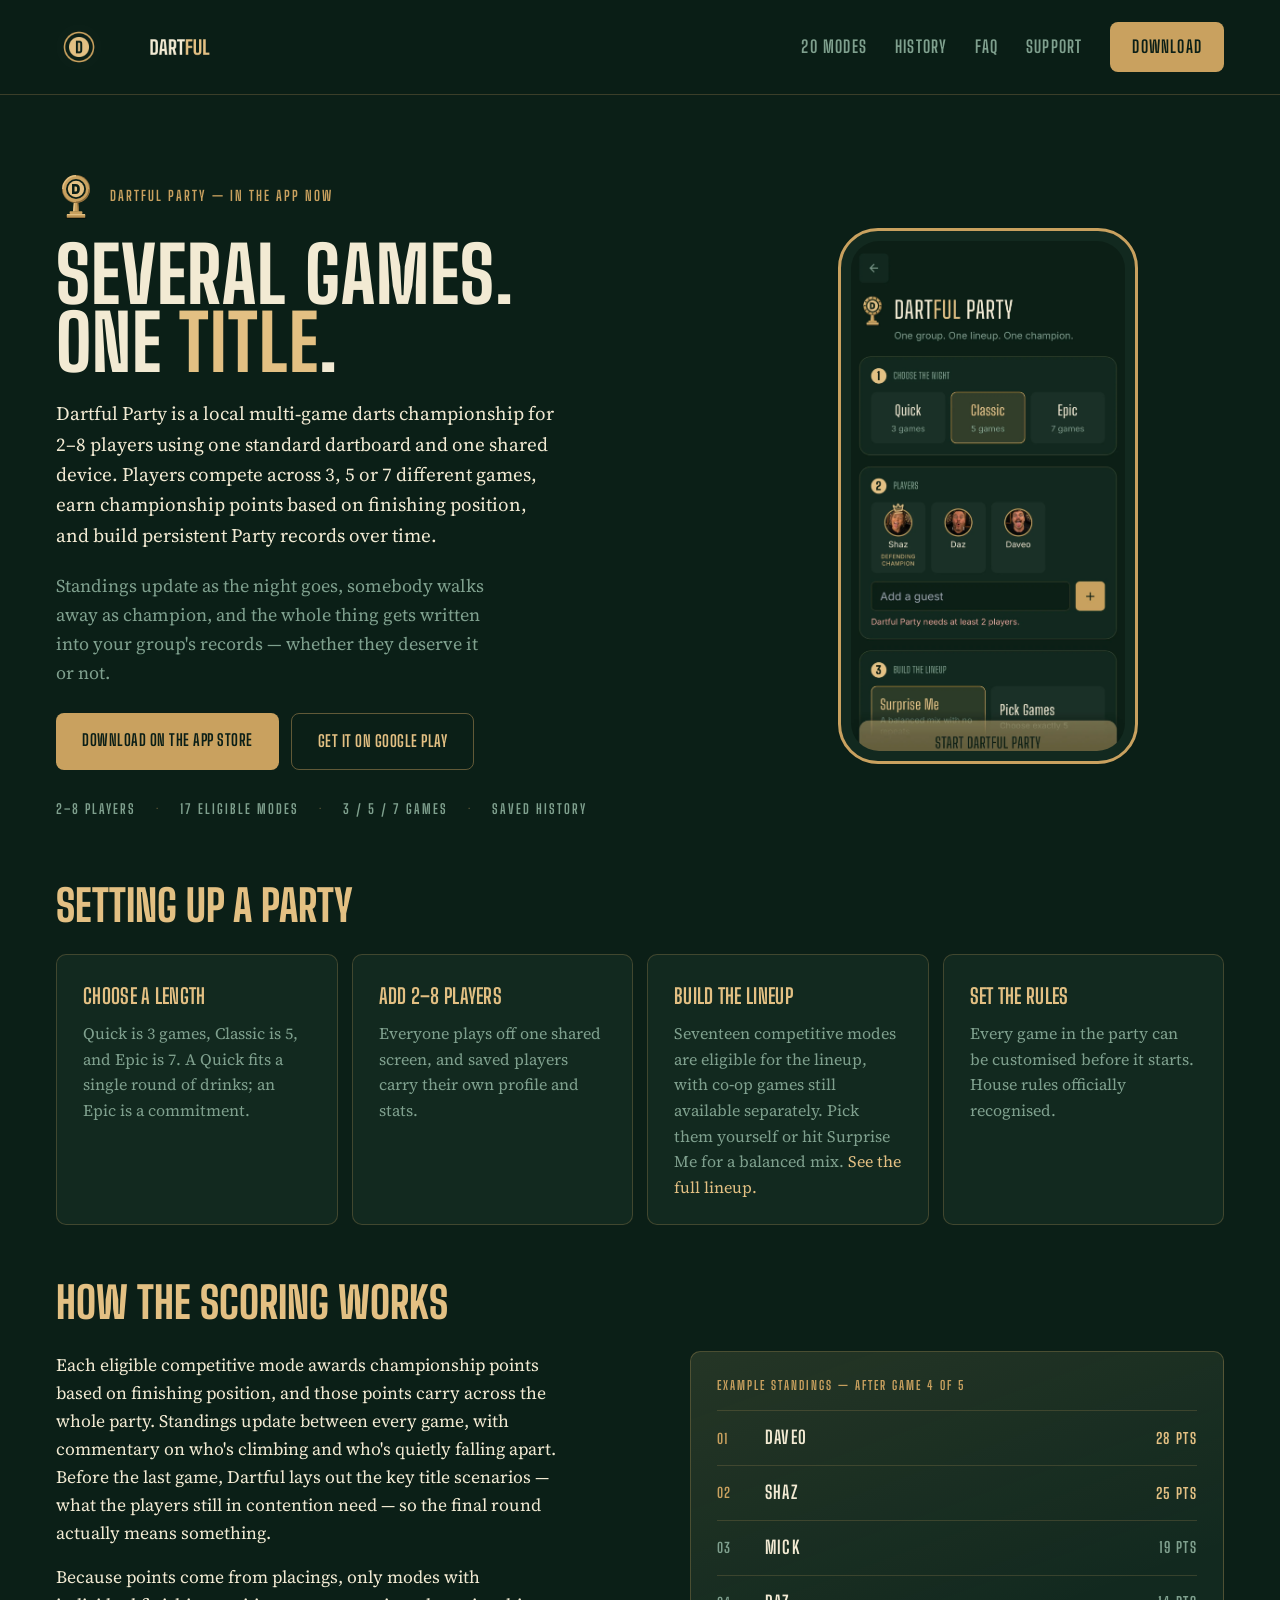
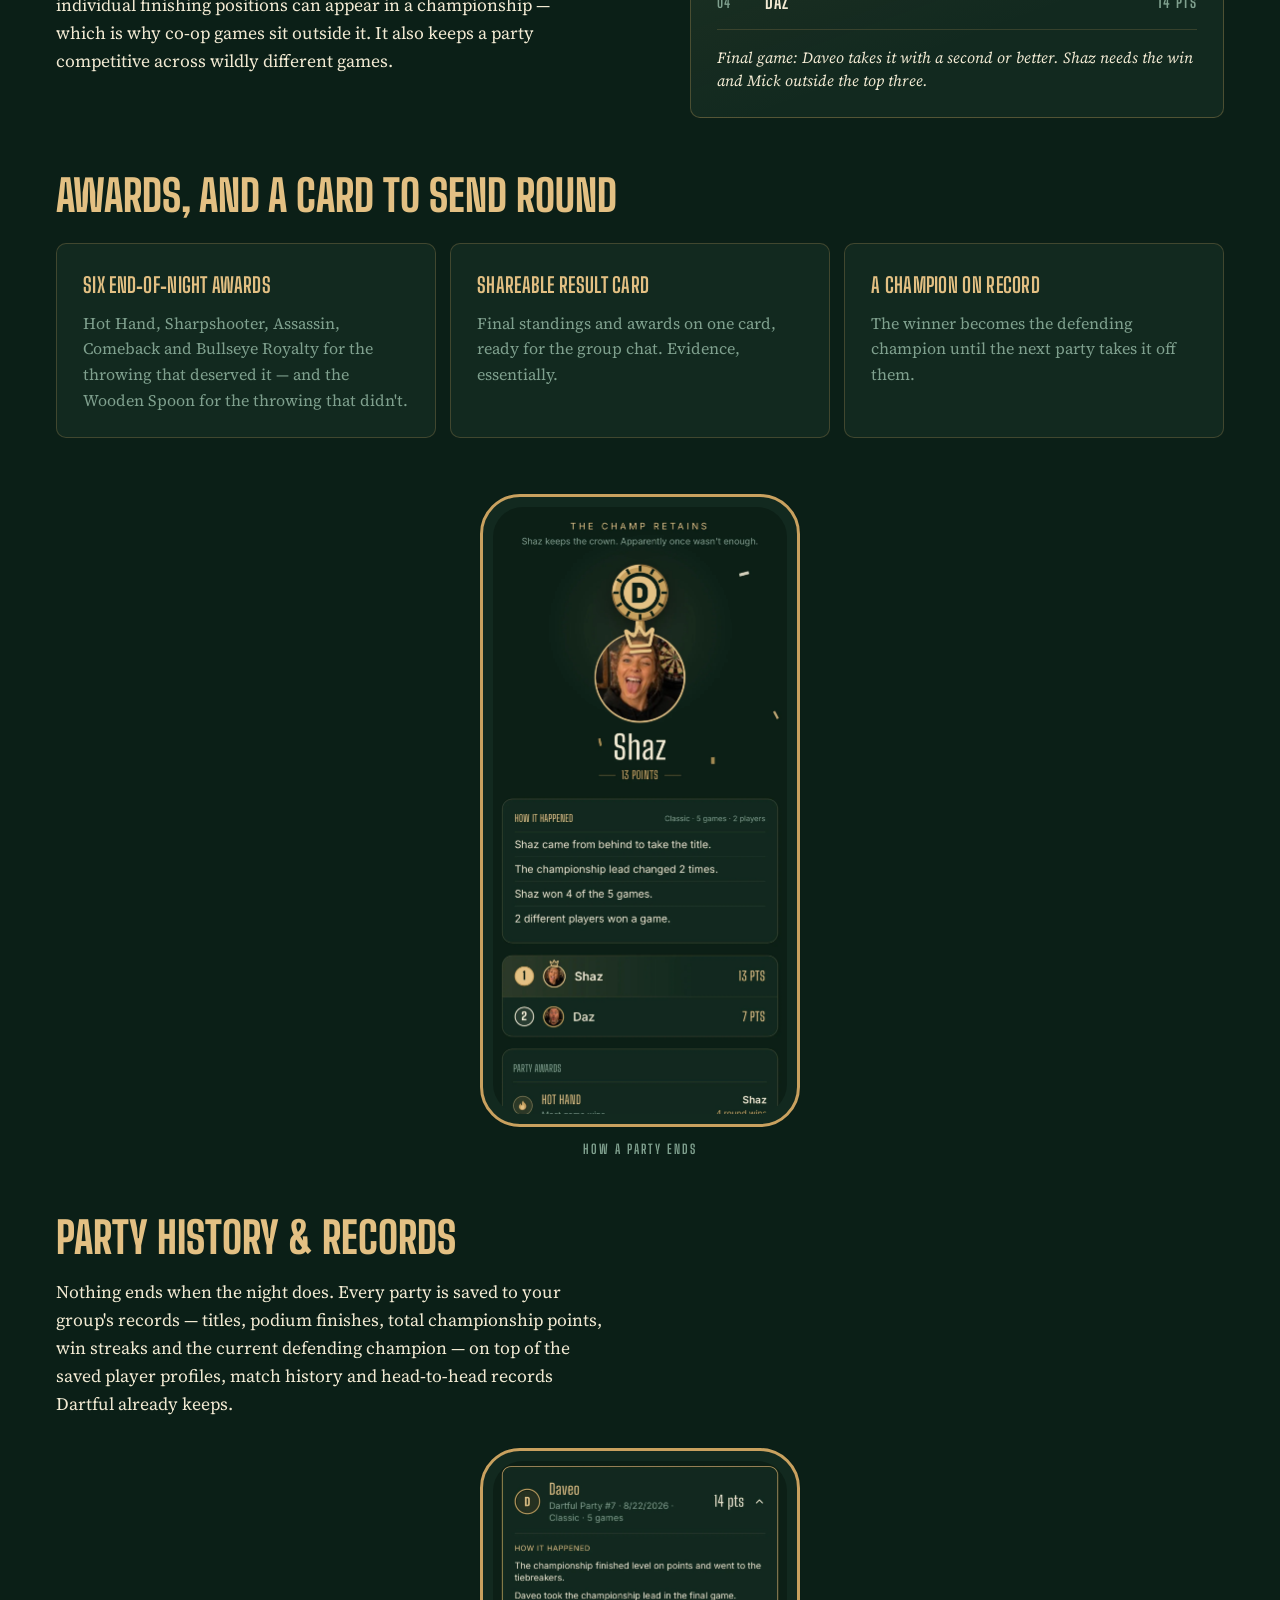
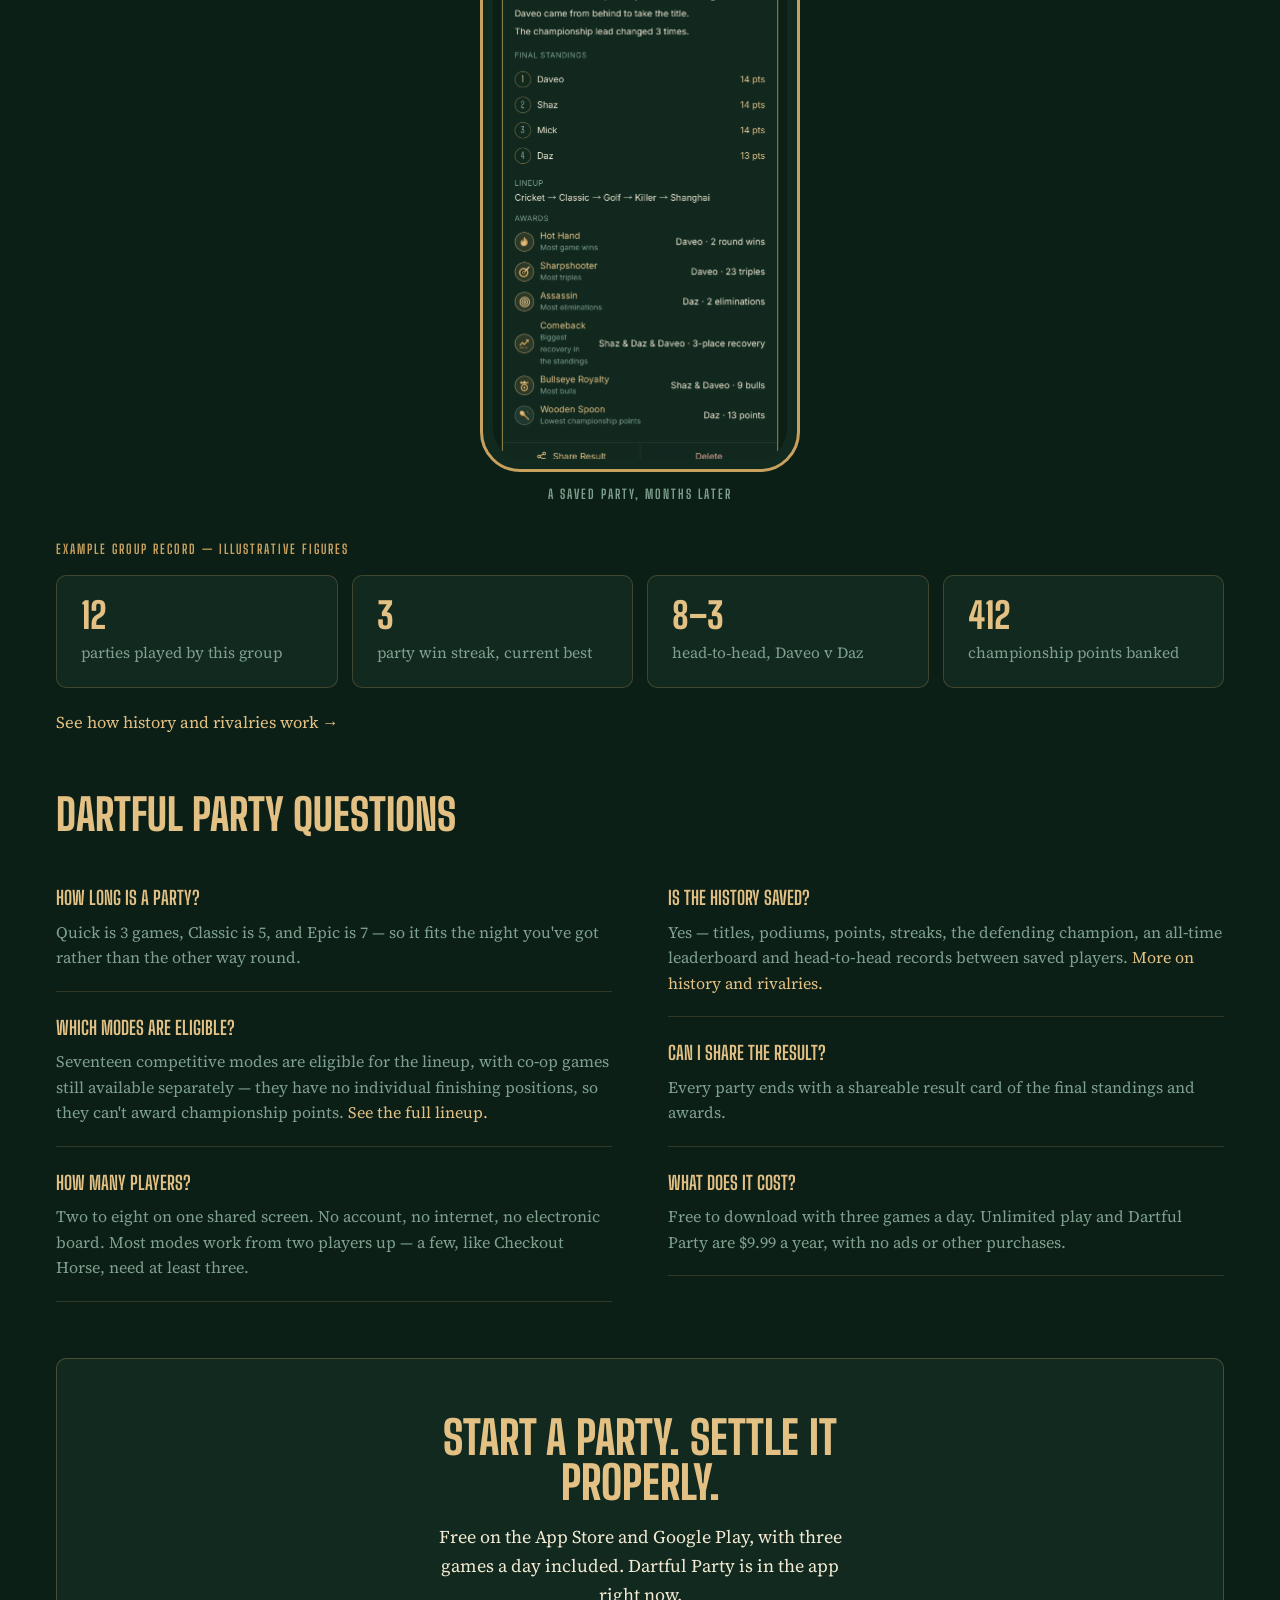
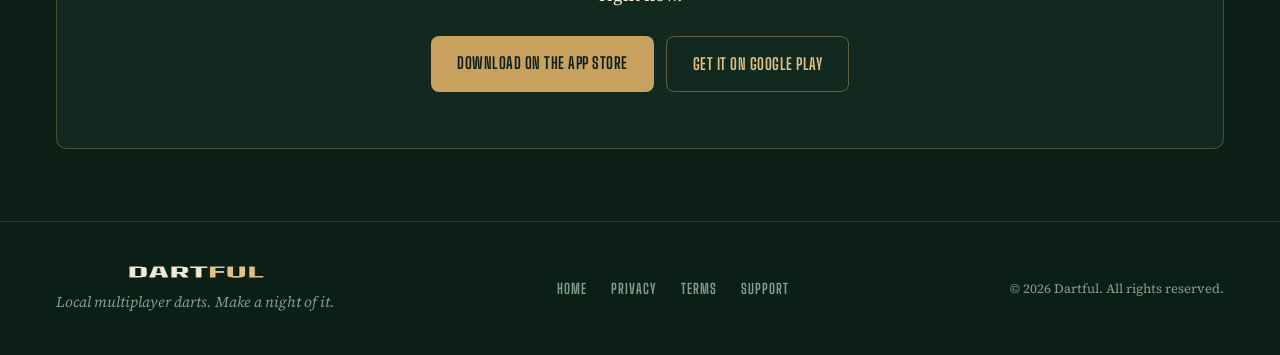
==== commit ddf03895: "Use device wording across website" ====
--- a/party.html
+++ b/party.html
@@ -9,7 +9,7 @@
 <x-dc>
 <helmet>
 <title>Dartful Party — Multi-Game Darts Championship for 2–8 Players</title>
-<meta name="description" content="Dartful Party is a local multi-game darts championship for 2–8 players on one standard dartboard and one shared phone. Play across 3, 5 or 7 games, earn championship points by finishing position, and build persistent Party records — with live standings, key title scenarios, six end-of-night awards and a shareable result card." />
+<meta name="description" content="Dartful Party is a local multi-game darts championship for 2–8 players on one standard dartboard and one shared device. Play across 3, 5 or 7 games, earn championship points by finishing position, and build persistent Party records — with live standings, key title scenarios, six end-of-night awards and a shareable result card." />
 <meta name="robots" content="index, follow, max-image-preview:large, max-snippet:-1, max-video-preview:-1" />
 <meta property="og:title" content="Dartful Party — Multi-Game Darts Championship for 2–8 Players" />
 <meta property="og:description" content="Several darts games, one title. Championship points by finishing position, live standings, six awards, and a saved record of who keeps winning." />
@@ -24,7 +24,7 @@
 <link rel="icon" href="assets/favicon.ico" sizes="any" />
 <link rel="apple-touch-icon" sizes="180x180" href="assets/apple-touch-icon.png" />
 <link rel="manifest" href="assets/site.webmanifest" />
-<link rel="stylesheet" href="assets/mobile.css" />
+<link rel="stylesheet" href="assets/mobile.css?v=20260901-mobile2" />
 <link href="fonts/fonts.css" rel="stylesheet" />
 <style>
   body { margin: 0; background: #0B1F17; -webkit-font-smoothing: antialiased; }
@@ -54,7 +54,7 @@
     {
       "@type": "FAQPage",
       "mainEntity": [
-        { "@type": "Question", "name": "What is Dartful Party?", "acceptedAnswer": { "@type": "Answer", "text": "Dartful Party is a local multi-game darts championship for 2–8 players using one standard dartboard and one shared phone. Players compete across 3, 5 or 7 different games, earn championship points based on finishing position, and build persistent Party records over time, with live standings between games and a champion crowned at the end." } },
+        { "@type": "Question", "name": "What is Dartful Party?", "acceptedAnswer": { "@type": "Answer", "text": "Dartful Party is a local multi-game darts championship for 2–8 players using one standard dartboard and one shared device. Players compete across 3, 5 or 7 different games, earn championship points based on finishing position, and build persistent Party records over time, with live standings between games and a champion crowned at the end." } },
         { "@type": "Question", "name": "How is a Dartful Party scored?", "acceptedAnswer": { "@type": "Answer", "text": "Each eligible competitive mode awards championship points based on finishing position. Points accumulate across every game in the party, standings update between rounds, and before the final game Dartful lays out the key title scenarios for the players still in contention." } },
         { "@type": "Question", "name": "How long is a Dartful Party?", "acceptedAnswer": { "@type": "Answer", "text": "You choose Quick, Classic or Epic: Quick is 3 games, Classic is 5 and Epic is 7, so the party fits the time you have." } },
         { "@type": "Question", "name": "Which modes can be in a Dartful Party?", "acceptedAnswer": { "@type": "Answer", "text": "Seventeen competitive modes are eligible for the lineup, spanning classic darts and original party games. You can hand-pick the lineup or use Surprise Me for a balanced mix, and customise each game's rules before it starts. Co-op games have no individual finishing positions, so they sit outside a championship and remain available separately." } },
@@ -117,7 +117,7 @@
         <p style="font-family:'Big Shoulders Display',sans-serif;font-weight:700;font-size:14px;letter-spacing:2px;text-transform:uppercase;color:#C9A15F">Dartful Party &mdash; in the app now</p>
       </div>
       <h1 style="font-family:'Big Shoulders Display',sans-serif;font-weight:800;font-size:clamp(48px,6vw,88px);line-height:0.88;letter-spacing:1px;text-transform:uppercase;color:#F2EAD3">Several games.<br />One <span style="color:#E3C083">title</span>.</h1>
-      <p style="font-size:19px;line-height:1.6;max-width:50ch;text-wrap:pretty">Dartful Party is a local multi&#8209;game darts championship for 2&ndash;8 players using one standard dartboard and one shared phone. Players compete across 3, 5 or 7 different games, earn championship points based on finishing position, and build persistent Party records over time.</p>
+      <p style="font-size:19px;line-height:1.6;max-width:50ch;text-wrap:pretty">Dartful Party is a local multi&#8209;game darts championship for 2&ndash;8 players using one standard dartboard and one shared device. Players compete across 3, 5 or 7 different games, earn championship points based on finishing position, and build persistent Party records over time.</p>
       <p style="font-size:18px;line-height:1.6;max-width:50ch;color:#7FA08E;text-wrap:pretty">Standings update as the night goes, somebody walks away as champion, and the whole thing gets written into your group's records &mdash; whether they deserve it or not.</p>
       <div style="display:flex;flex-wrap:wrap;gap:12px;margin-top:4px">
         <a href="https://apps.apple.com/au/app/dartful/id6802178228" style="padding:14px 26px;border-radius:8px;background:#C9A15F;color:#0B1F17;font-family:'Big Shoulders Display',sans-serif;font-weight:700;font-size:16px;letter-spacing:0.5px;text-transform:uppercase" style-hover="background:#E3C083;color:#0B1F17">Download on the App Store</a>
--- a/assets/mobile.css
+++ b/assets/mobile.css
@@ -9,12 +9,12 @@
     gap: 14px !important;
   }
 
-  header > a { min-width: 0; gap: 10px !important; }
+  header > a { min-width: 0; min-height: 44px; gap: 10px !important; }
   header > a img:first-child { width: 36px !important; height: 36px !important; }
   header > a img:last-child { height: 21px !important; max-width: 116px; object-fit: contain; }
   header nav { gap: 10px !important; }
   header nav a:not(:last-child) { display: none; }
-  header nav a:last-child { padding: 9px 14px !important; font-size: 14px; white-space: nowrap; }
+  header nav a:last-child { min-height: 44px; display: inline-flex; align-items: center; padding: 9px 14px !important; font-size: 14px; white-space: nowrap; }
 
   .home #top {
     grid-template-columns: minmax(0, 1fr) !important;
@@ -39,6 +39,21 @@
   }
 
   .home section { scroll-margin-top: 72px; }
+  .home #party,
+  .home #history { padding-left: 20px !important; padding-right: 20px !important; }
+  .home .home-party-layout,
+  .home .home-history-layout { grid-template-columns: minmax(0, 1fr) !important; }
+  .home .home-party-layout { gap: 38px !important; padding: 28px 22px !important; }
+  .home .home-party-layout > div { min-width: 0; }
+  .home .home-party-layout > div:last-child > div { width: min(292px, 78vw) !important; height: auto !important; aspect-ratio: 300 / 536; }
+  .home .home-party-layout > div:last-child > p { width: min(292px, 78vw) !important; }
+  .home .home-history-layout { gap: 36px !important; }
+  .home .home-history-layout > div { min-width: 0; }
+  .home .home-history-layout figure,
+  .home .home-history-layout figure > div { width: 100% !important; box-sizing: border-box; }
+  .home #history > div[style*="grid-template-columns"] { grid-template-columns: minmax(0, 1fr) !important; }
+  .home #history > div[style*="grid-template-columns"] > div,
+  .home #modes > div[style*="grid-template-columns"] > div { width: 100%; box-sizing: border-box; }
   .home #how,
   .home #modes,
   .home #faq,
@@ -46,7 +61,7 @@
   .home #how { padding-top: 64px !important; padding-bottom: 64px !important; }
   .home #how > div:last-child { grid-template-columns: minmax(0, 1fr) !important; gap: 12px !important; margin-top: 30px !important; }
   .home #modes { padding-bottom: 32px !important; }
-  .home #modes div[style*="grid-template-columns:repeat(auto-fill"] { grid-template-columns: minmax(0, 1fr) !important; }
+  .home #modes > div[style*="grid-template-columns"] { grid-template-columns: minmax(0, 1fr) !important; }
   .home section[style="padding:72px 0"] { padding: 56px 0 !important; }
   .home section[style="padding:72px 0"] > div { padding: 0 20px !important; }
   .home section[style="padding:72px 0"] div[style*="grid-template-columns:repeat(3"] { grid-template-columns: minmax(0, 1fr) !important; gap: 22px !important; }
@@ -100,8 +115,45 @@
 
   footer { padding: 34px 20px !important; }
   footer > div { align-items: flex-start !important; }
+  footer nav a { min-height: 44px; display: inline-flex; align-items: center; padding: 10px 4px; }
 
   .legal-page div[style*="max-width:720px"] { padding: 44px 20px 64px !important; }
+}
+
+@media (max-width: 600px) {
+  .legal-table-wrap { overflow: visible !important; border: 0 !important; }
+  .legal-table,
+  .legal-table tbody { display: block; width: 100%; }
+  .legal-table tr:first-child { display: none; }
+  .legal-table tr:not(:first-child) {
+    display: block;
+    margin-bottom: 12px;
+    padding: 8px 12px;
+    border: 1px solid rgba(201,161,95,0.25);
+    border-radius: 10px;
+    background: #12291F;
+  }
+  .legal-table td {
+    display: grid;
+    grid-template-columns: minmax(86px, 0.75fr) minmax(0, 1.4fr);
+    gap: 12px;
+    padding: 8px 0 !important;
+    border: 0 !important;
+    overflow-wrap: anywhere;
+  }
+  .legal-table td::before {
+    color: #C9A15F;
+    font-family: 'Big Shoulders Display', sans-serif;
+    font-size: 12px;
+    font-weight: 700;
+    letter-spacing: 1px;
+    text-transform: uppercase;
+  }
+  .legal-table--data td:nth-child(1)::before { content: 'Data type'; }
+  .legal-table--data td:nth-child(2)::before { content: 'Used for'; }
+  .legal-table--data td:nth-child(3)::before { content: 'Stored'; }
+  .legal-table--analytics td:nth-child(1)::before { content: 'Event'; }
+  .legal-table--analytics td:nth-child(2)::before { content: 'Purpose'; }
 }
 
 .gallery-image-link {
